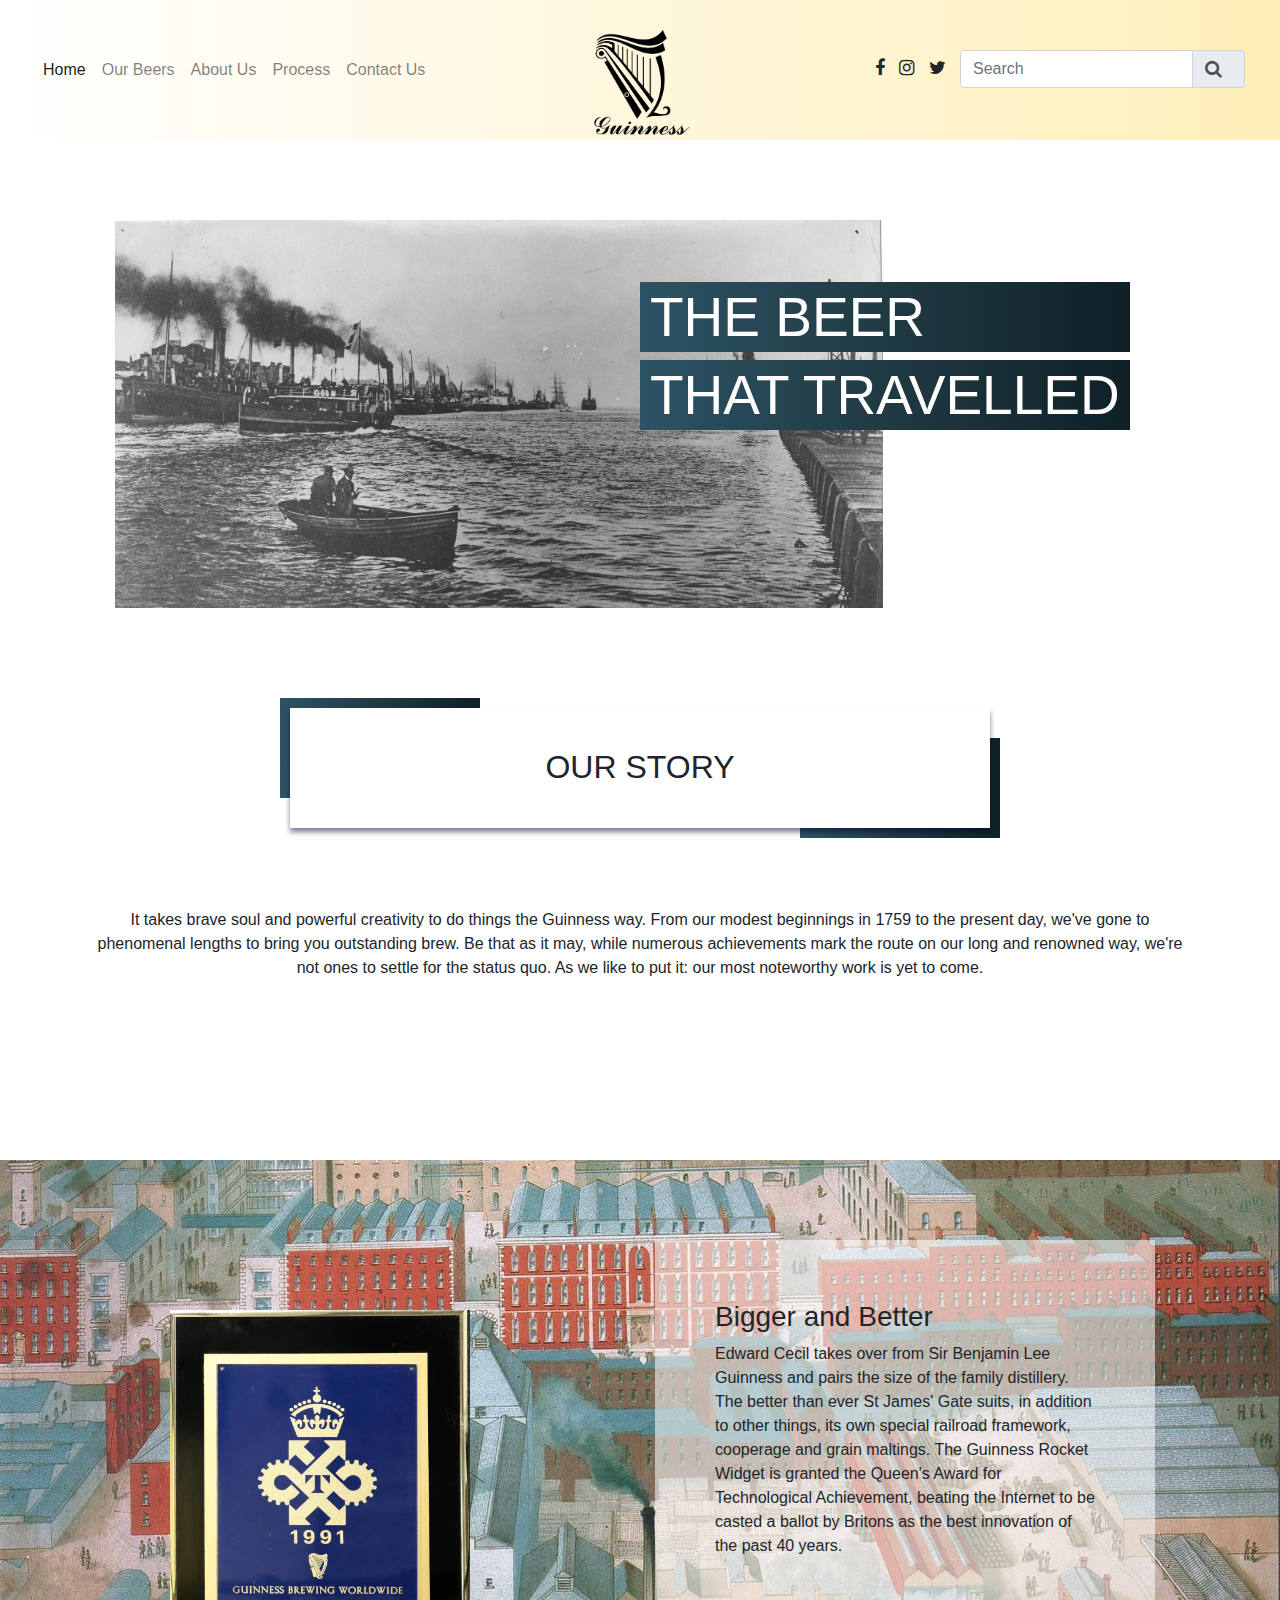
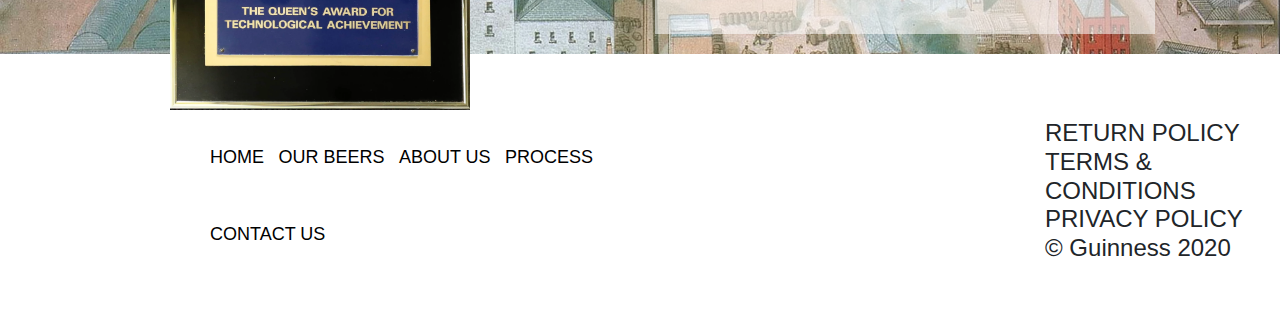
==== about us.html @ 704dac7f "update" ====
<!DOCTYPE html>
<html>
<head>
	<title>About Us</title>
	<meta name="viewport" content="width=device-width, initial-scale=1.0">
	<link rel="stylesheet" type="text/css" href="css/main.css">
	<link rel="stylesheet" type="text/css" href="https://stackpath.bootstrapcdn.com/font-awesome/4.7.0/css/font-awesome.min.css">

	<link rel="stylesheet" href="https://stackpath.bootstrapcdn.com/bootstrap/4.4.1/css/bootstrap.min.css" integrity="sha384-Vkoo8x4CGsO3+Hhxv8T/Q5PaXtkKtu6ug5TOeNV6gBiFeWPGFN9MuhOf23Q9Ifjh" crossorigin="anonymous">

	<script src="https://code.jquery.com/jquery-3.4.1.slim.min.js" integrity="sha384-J6qa4849blE2+poT4WnyKhv5vZF5SrPo0iEjwBvKU7imGFAV0wwj1yYfoRSJoZ+n" crossorigin="anonymous"></script>
	<script src="https://stackpath.bootstrapcdn.com/bootstrap/4.4.1/js/bootstrap.min.js" integrity="sha384-wfSDF2E50Y2D1uUdj0O3uMBJnjuUD4Ih7YwaYd1iqfktj0Uod8GCExl3Og8ifwB6" crossorigin="anonymous"></script>
</head>
<body>

	<section class="header">
				
				<nav class="navbar navbar-expand-lg navbar-light bg-light">
		 		 <a class="navbar-brand" href="#"><img src="images/Guinness.png"></a>

		  <button class="navbar-toggler" type="button" data-toggle="collapse" data-target="#navbarNav" aria-controls="navbarNav" aria-expanded="false" aria-label="Toggle navigation">
		    <span class="navbar-toggler-icon"></span>
		  </button>
		  <div class="collapse navbar-collapse" id="navbarNav">
		    <ul class="navbar-nav">
		      <li class="nav-item active">
		        <a class="nav-link" href="#">Home</a>
		      </li>
		      <li class="nav-item">
		        <a class="nav-link" href="#">Our Beers</a>
		      </li>
		      <li class="nav-item">
		        <a class="nav-link" href="#">About Us <span class="sr-only">(current)</span></a>
		      </li>
		       <li class="nav-item">
		        <a class="nav-link" href="#">Process</a>
		      </li>
		       <li class="nav-item">
		        <a class="nav-link" href="#">Contact Us</a>
		      </li>
		    </ul>

		    <ul class="right-menu ml-auto">
		    	<li><i class="fa fa-facebook"></i></li>
		    	<li><i class="fa fa-instagram"></i></li>
		    	<li><i class="fa fa-twitter"></i></li>
		    	<li>
		    		<div class="input-group mb-3">
					  <input type="text" class="form-control" placeholder="Search">
					  <div class="input-group-append">
					    <span class="input-group-text"><i class="fa fa-search"></i></span>
					  </div>
					</div>
		    	</li>
		    </ul>


		  </div>
		</nav>

		<div class="banner">
			<div class="banner-img">
				<img src="images/history.jpg">
				
			</div>
			<div class="banner-title">
				<h2>THE BEER</h2>
				<h2>THAT TRAVELLED</h2>
			</div>
			
		</div>
	</section>



	<section class="beer-prod">
		<div class="container">
			<div class="beer-box">
				<div class="title-style text-center">
					<h2>OUR STORY</h2>
				</div>
				<p class="text-center">

					It takes brave soul and powerful creativity to do things the Guinness way. From our modest beginnings in 1759 to the present day, we've gone to phenomenal lengths to bring you outstanding brew. Be that as it may, while numerous achievements mark the route on our long and renowned way, we're not ones to settle for the status quo. As we like to put it: our most noteworthy work is yet to come.

					 
					
				</p>
				</div>
			</div>
		</section>

	<section class="history">
			<div class="row">
				<div class="col-md-6 text-center">
					<img src="images/award.jpg">
				</div>

				<div class="col-md-6">
					<div class="more">
						<h3>Bigger and Better</h3>
						<p>
							Edward Cecil takes over from Sir Benjamin Lee Guinness and pairs the size of the family distillery. The better than ever St James' Gate suits, in addition to other things, its own special railroad framework, cooperage and grain maltings. The Guinness Rocket Widget is granted the Queen's Award for Technological Achievement, beating the Internet to be casted a ballot by Britons as the best innovation of the past 40 years.
						</p>
						
						
					</div>
				</div>
				
			</div>
	</section>



			

	<footer id="mainFooter">
            <div id="footerNav">
                <ul>
                    <li><a href="#">HOME</a></li>
                     <li><a href="#">Our Beers</a></li>
                      <li><a href="#">About Us</a></li>
                      <li><a href="#">Process</a></li>
                       <li><a href="#">Contact Us</a></li>


                </ul>
            </div><!--end FooterNav-->
            <div id="copyRight">
                <h4>RETURN POLICY<br>
                    TERMS & CONDITIONS<br>
                    PRIVACY POLICY<br>
                    © Guinness 2020
                    

                   
                </h4>
                
            </div><!--end Copyright-->
        </footer><!--end mainFooter-->
    </div> <!--end siteContainer-->
<script src="js/main.js"></script>    
  

</body>
</html>
---- css/main.css ----
*{
	margin: 0;
	padding: 0;
}

.right-menu li
{
	display: inline-block;
	margin-top: 30px !important;
}

.right-menu li .fa
{
	font-size: 18px;
	margin-right: 10px;
	cursor: pointer;
}

.navbar-toggler
{
	height: 150px;
}

.navbar-brand img
{
	width: 100px;

}

.navbar-brand
{
	left: 50%;
	top: 25px;
	transform: translateX(-50%);
	position: absolute;
}

.header
{
	margin-bottom: -80px;
}
.navbar
{
	padding: 0 35px !important;
	height: 140px;
	background: #FFEFBA;  /* fallback for old browsers */
	background: -webkit-linear-gradient(to right, #FFFFFF, #FFEFBA);  /* Chrome 10-25, Safari 5.1-6 */
	background: linear-gradient(to right, #FFFFFF, #FFEFBA); /* W3C, IE 10+/ Edge, Firefox 16+, Chrome 26+, Opera 12+, Safari 7+ */

}

.banner-img
{
	margin: 80px 115px;
	width: 60%;
}

.banner-img img
{
	width: 100%;
	margin-bottom: -80px;
}

.banner
{
	position: relative;
}

.banner-title{
	position: absolute;
	left: 50%;
	top: 20%;
}

.banner-title h2
{
	font-size: 55px;
	background: #0F2027; 
	background: -webkit-linear-gradient(to right, #2C5364, #203A43, #0F2027);  
	background: linear-gradient(to right, #2C5364, #203A43, #0F2027); 
	color: #fff;
	line-height: 70px;
	padding: 0px 10px 0 10px;
}




.beer-prod
{
	padding: 100px 0;
}

.beer-box
{
	margin: 80px 0;
}

.title-style h2
{
	padding: 40px 0;
}

.title-style
{
	margin: 0 auto 80px;
	height: 120px;
	width: 80%;
	max-width: 700px;
	background: #fff;
	position: relative;
	box-shadow: 0 4px 5px 0 rgba(0,0,50,0.5);
}

.title-style::after
{
	content: '';
	height: 100px;
	width: 200px;
	background-color: background: #0F2027;  
	background: -webkit-linear-gradient(to right, #2C5364, #203A43, #0F2027);  
	background: linear-gradient(to right, #2C5364, #203A43, #0F2027); 
	position: absolute;
	top: -10px;
	left: -10px;
	z-index: -1;
	
}


.title-style::before
{
	content: '';
	height: 100px;
	width: 200px;
	background-color: background: #0F2027;  
	background: -webkit-linear-gradient(to right, #2C5364, #203A43, #0F2027); 
	background: linear-gradient(to right, #2C5364, #203A43, #0F2027); 
	font-family: Arial, sans-serif;
	position: absolute;
	bottom: -10px;
	right: -10px;
	z-index: -1;
	
}

.beer-img
{
	position: relative;
	margin-bottom: 15px;
}

.beer-img img
{
	width: 100%;
}


.btn-see
{
	width: 150px;
	padding: 10px 0;
	outline: none;
	border:0;
	border-radius: 2px;
	position: absolute;
	background: #fff;
	left: 50%;
	bottom: 0;
	transform: translate(-50%,0);
	transition: .6s;
	opacity: 0;
	z-index: 1;

}

.beer-img:hover .btn-see
{
	transform: translate(-50%,50%);
	bottom: 50%;
	opacity: 1;
}

.overlay
{
	height: 0;
	width: 100%;
	background: #333;
	position: absolute;
	top: 0;
	opacity: 0;
	transition: .5s;
}

.beer-img:hover .overlay
{
	opacity: .5;
	height: 100%;
}




.offer
{
	background: url(../images/cover.jpg);
	background-size: cover;
	background-position: center;
}


.row
{
	margin: initial !important;
}


.more
{
	max-width: 500px;
	margin-top: 80px;
	padding: 60px;
	background-color: #ffffff8c;
	margin-bottom: 20px;
}

.more a
{
	width: 100px;
	display: block;
	color: white;
	background: black;
	text-decoration: none;
	padding: 5px;
	text-align: center;
}

.offer img
{
	width: 300px;
	height: 400px;
	margin: -100px;
	margin-top: 150px;
}

.history
{
	background: url(../images/factory.jpg);
	background-size: cover;
	background-position: center;
}

.history img
{
	width: 300px;
	height: 400px;
	margin: -100px;
	margin-top: 150px;
}

.invent
{
	background: url(../images/spirit.jpg);
	background-size: cover;
	background-position: center;
}





#mainFooter
{
	margin-top: 40px;
	padding-bottom: 40px;
	display: flex;
	flex-direction: row;
	justify-content: flex-start;
	
}

ul{
	list-style-type: none;
}

ul li{
	display: inline-block;
}















#footerNav {
	width: 500px;
	margin-left: 200px;
}

#mainFooter ul li a{
	display: inline-block;
	padding-left: 10px;
	text-transform: uppercase;
	font-size: 18px;
	color: black;
	text-decoration: none;
	margin-top: 50px;
}

#copyRight{
	float: right;
	margin-left: 400px;
}

#copyRight h4{
	margin-top: 25px;
}
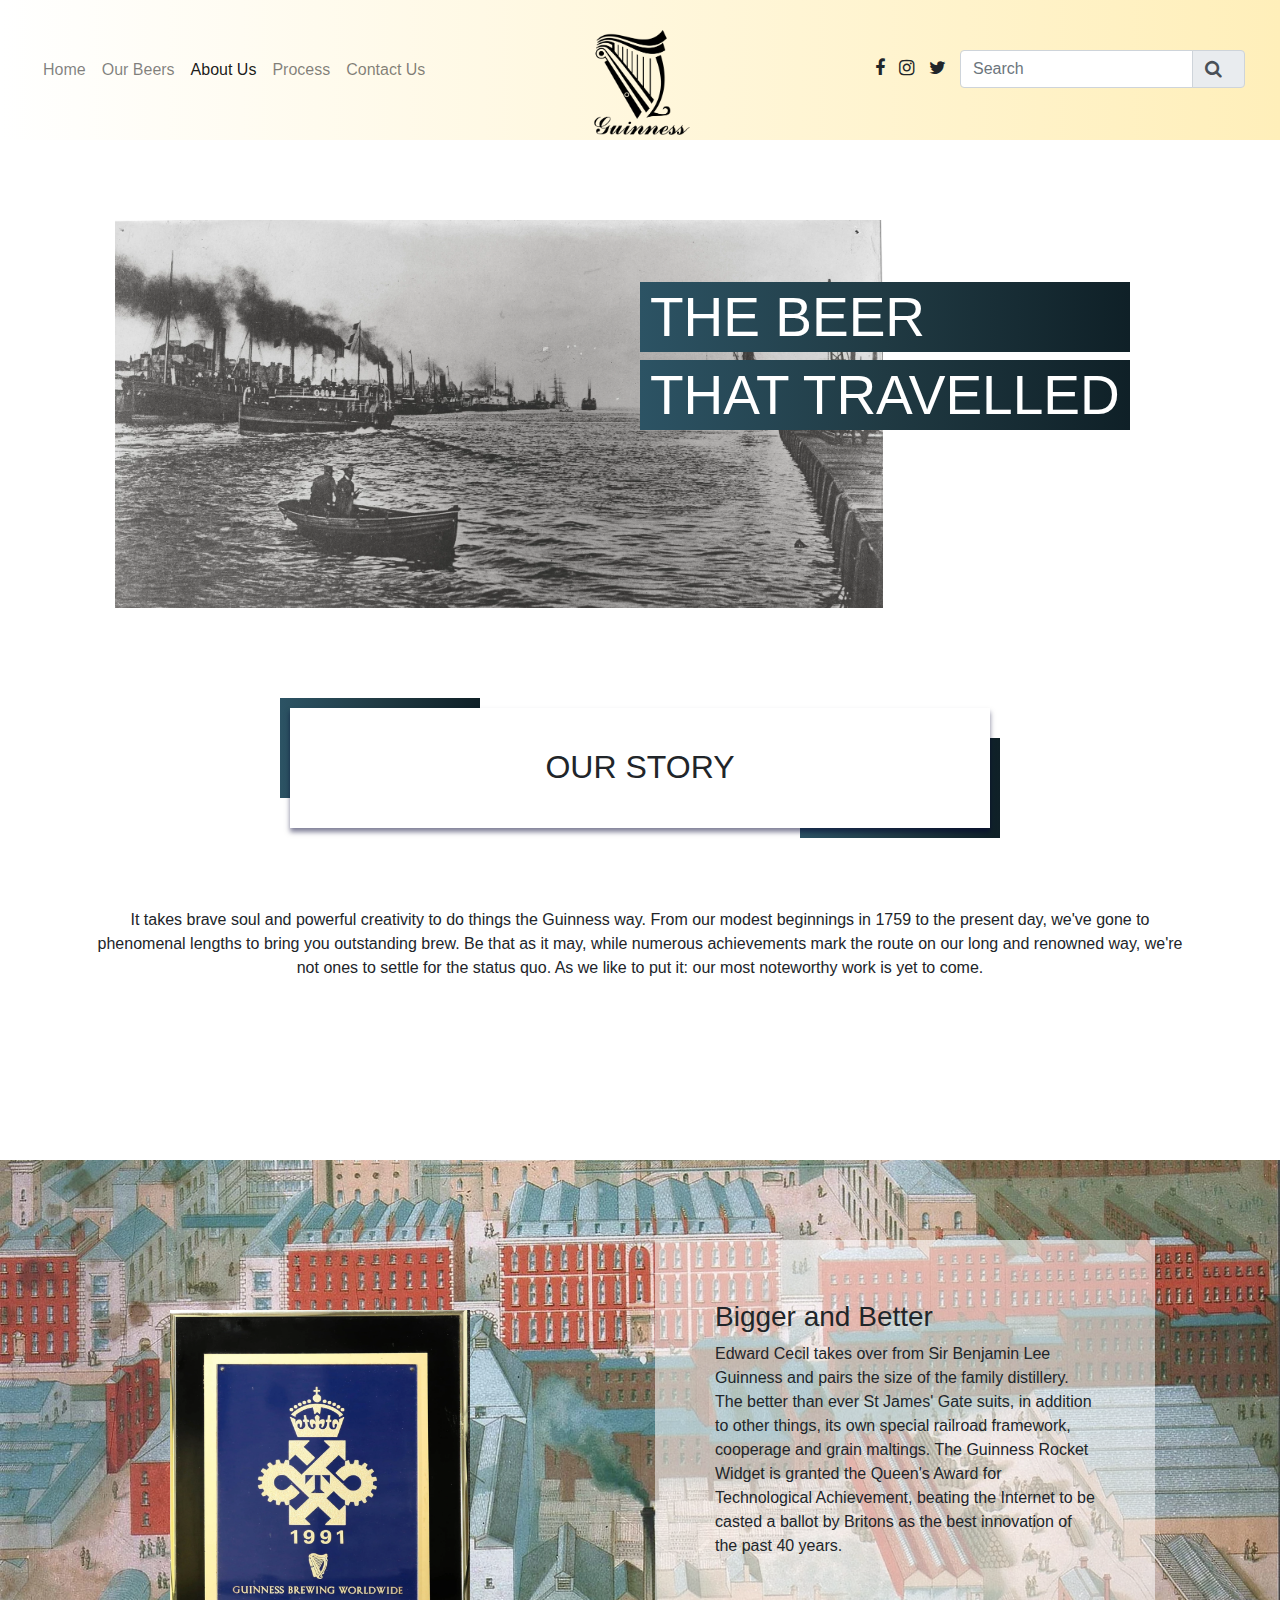
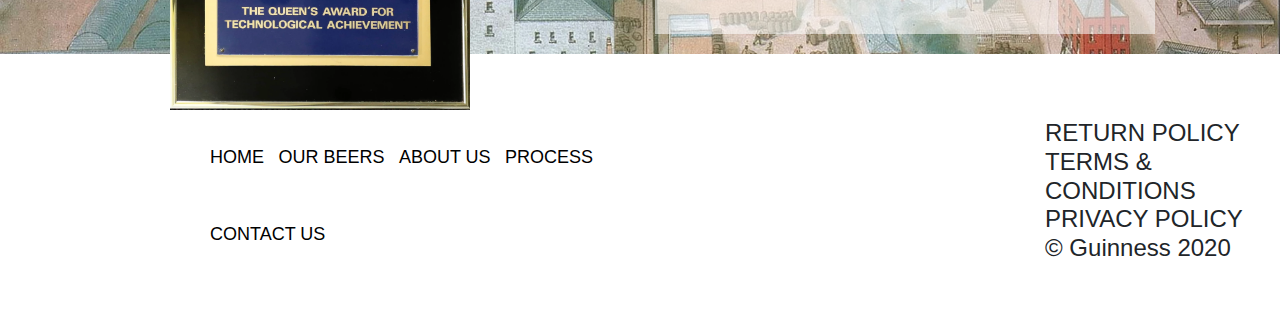
==== commit 89dcc02f: "update" ====
--- a/about us.html
+++ b/about us.html
@@ -3,6 +3,7 @@
 <head>
 	<title>About Us</title>
 	<meta name="viewport" content="width=device-width, initial-scale=1.0">
+	<link rel="stylesheet" type="text/css" href="css/reset.css">
 	<link rel="stylesheet" type="text/css" href="css/main.css">
 	<link rel="stylesheet" type="text/css" href="https://stackpath.bootstrapcdn.com/font-awesome/4.7.0/css/font-awesome.min.css">
 
@@ -13,6 +14,7 @@
 </head>
 <body>
 
+	<h2 class="hidden">Main Nav</h2>
 	<section class="header">
 				
 				<nav class="navbar navbar-expand-lg navbar-light bg-light">
@@ -23,20 +25,20 @@
 		  </button>
 		  <div class="collapse navbar-collapse" id="navbarNav">
 		    <ul class="navbar-nav">
-		      <li class="nav-item active">
-		        <a class="nav-link" href="#">Home</a>
+		      <li class="nav-item">
+		        <a class="nav-link" href="index.html">Home</a>
 		      </li>
 		      <li class="nav-item">
-		        <a class="nav-link" href="#">Our Beers</a>
+		        <a class="nav-link" href="our beers.html">Our Beers</a>
 		      </li>
-		      <li class="nav-item">
+		      <li class="nav-item active">
 		        <a class="nav-link" href="#">About Us <span class="sr-only">(current)</span></a>
 		      </li>
 		       <li class="nav-item">
-		        <a class="nav-link" href="#">Process</a>
+		        <a class="nav-link" href="process.html">Process</a>
 		      </li>
 		       <li class="nav-item">
-		        <a class="nav-link" href="#">Contact Us</a>
+		        <a class="nav-link" href="contact.html">Contact Us</a>
 		      </li>
 		    </ul>
 
@@ -59,11 +61,13 @@
 		</nav>
 
 		<div class="banner">
+			<h2 class="hidden">banner</h2>
 			<div class="banner-img">
 				<img src="images/history.jpg">
 				
 			</div>
 			<div class="banner-title">
+				<h2 class="hidden">banner-title</h2>
 				<h2>THE BEER</h2>
 				<h2>THAT TRAVELLED</h2>
 			</div>
@@ -74,6 +78,7 @@
 
 
 	<section class="beer-prod">
+		<h2 class="hidden">our story</h2>
 		<div class="container">
 			<div class="beer-box">
 				<div class="title-style text-center">
@@ -91,6 +96,7 @@
 		</section>
 
 	<section class="history">
+		<h2 class="hidden">History</h2>
 			<div class="row">
 				<div class="col-md-6 text-center">
 					<img src="images/award.jpg">
@@ -115,18 +121,20 @@
 			
 
 	<footer id="mainFooter">
+		<h2 class="hidden">Main Footer</h2>
             <div id="footerNav">
                 <ul>
-                    <li><a href="#">HOME</a></li>
-                     <li><a href="#">Our Beers</a></li>
-                      <li><a href="#">About Us</a></li>
-                      <li><a href="#">Process</a></li>
-                       <li><a href="#">Contact Us</a></li>
+                    <li><a href="index.html">HOME</a></li>
+                     <li><a href="our beers.html">Our Beers</a></li>
+                      <li><a href="about us.html">About Us</a></li>
+                      <li><a href="process.html">Process</a></li>
+                       <li><a href="contact.html">Contact Us</a></li>
 
 
                 </ul>
             </div><!--end FooterNav-->
             <div id="copyRight">
+            	<h2 class="hidden">CopyRight</h2>
                 <h4>RETURN POLICY<br>
                     TERMS & CONDITIONS<br>
                     PRIVACY POLICY<br>
--- a/css/main.css
+++ b/css/main.css
@@ -1,8 +1,15 @@
+@charset "UTF-8";
+
 *{
 	margin: 0;
 	padding: 0;
 }
 
+.hidden
+{
+	display: none;
+}
+
 .right-menu li
 {
 	display: inline-block;
@@ -43,9 +50,9 @@
 {
 	padding: 0 35px !important;
 	height: 140px;
-	background: #FFEFBA;  /* fallback for old browsers */
-	background: -webkit-linear-gradient(to right, #FFFFFF, #FFEFBA);  /* Chrome 10-25, Safari 5.1-6 */
-	background: linear-gradient(to right, #FFFFFF, #FFEFBA); /* W3C, IE 10+/ Edge, Firefox 16+, Chrome 26+, Opera 12+, Safari 7+ */
+	background: #FFEFBA;  
+	background: -webkit-linear-gradient(to right, #FFFFFF, #FFEFBA);  
+	background: linear-gradient(to right, #FFFFFF, #FFEFBA); 
 
 }
 
@@ -267,6 +274,26 @@
 
 
 
+#mapArea {
+  width: 380px;
+  margin-left: 90px;
+  margin-top: 20px;
+  margin-bottom: 200px;
+}
+
+
+#mapArea h3 {
+  font-size: 21px;
+  margin-top: 0;
+  color: red;
+}
+
+#mapArea ul {
+  list-style-type: none;
+  padding: 0;
+} 
+
+
 
 
 #mainFooter
@@ -286,20 +313,6 @@
 ul li{
 	display: inline-block;
 }
-
-
-
-
-
-
-
-
-
-
-
-
-
-
 
 #footerNav {
 	width: 500px;
